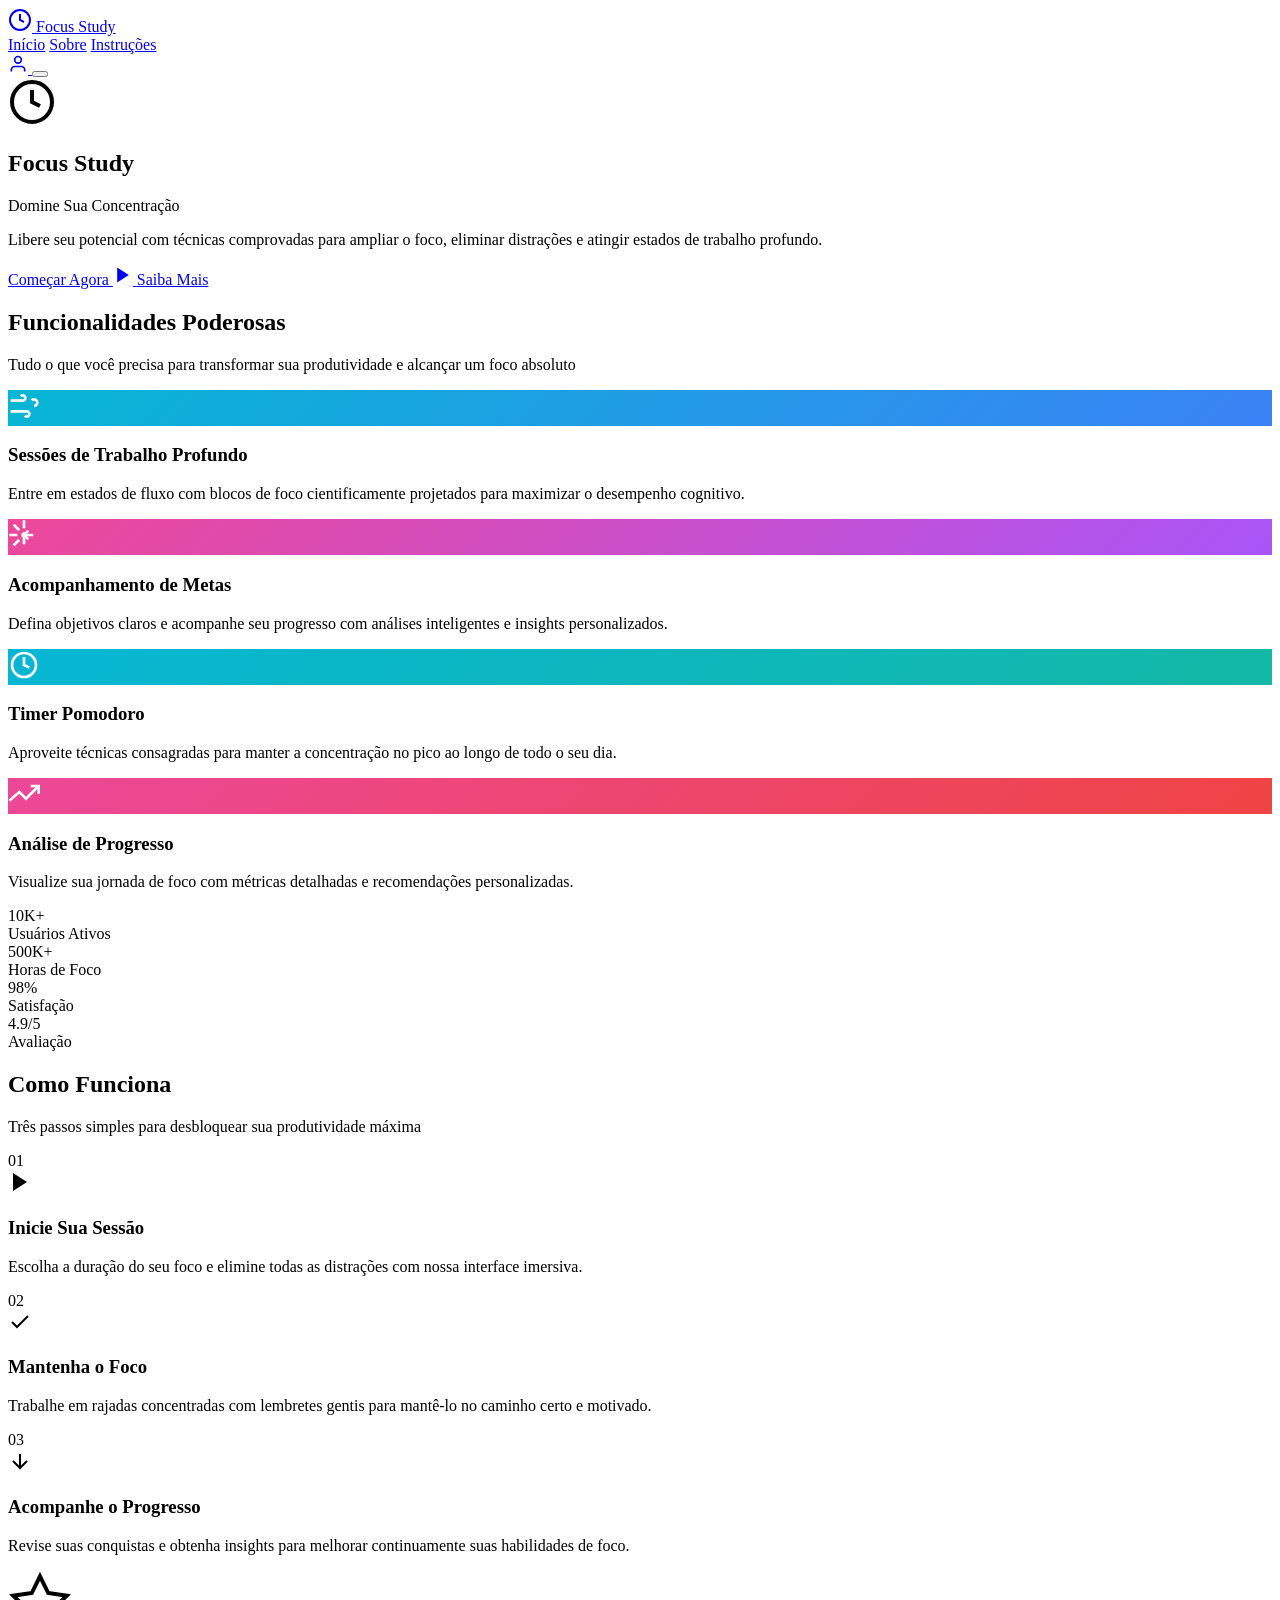
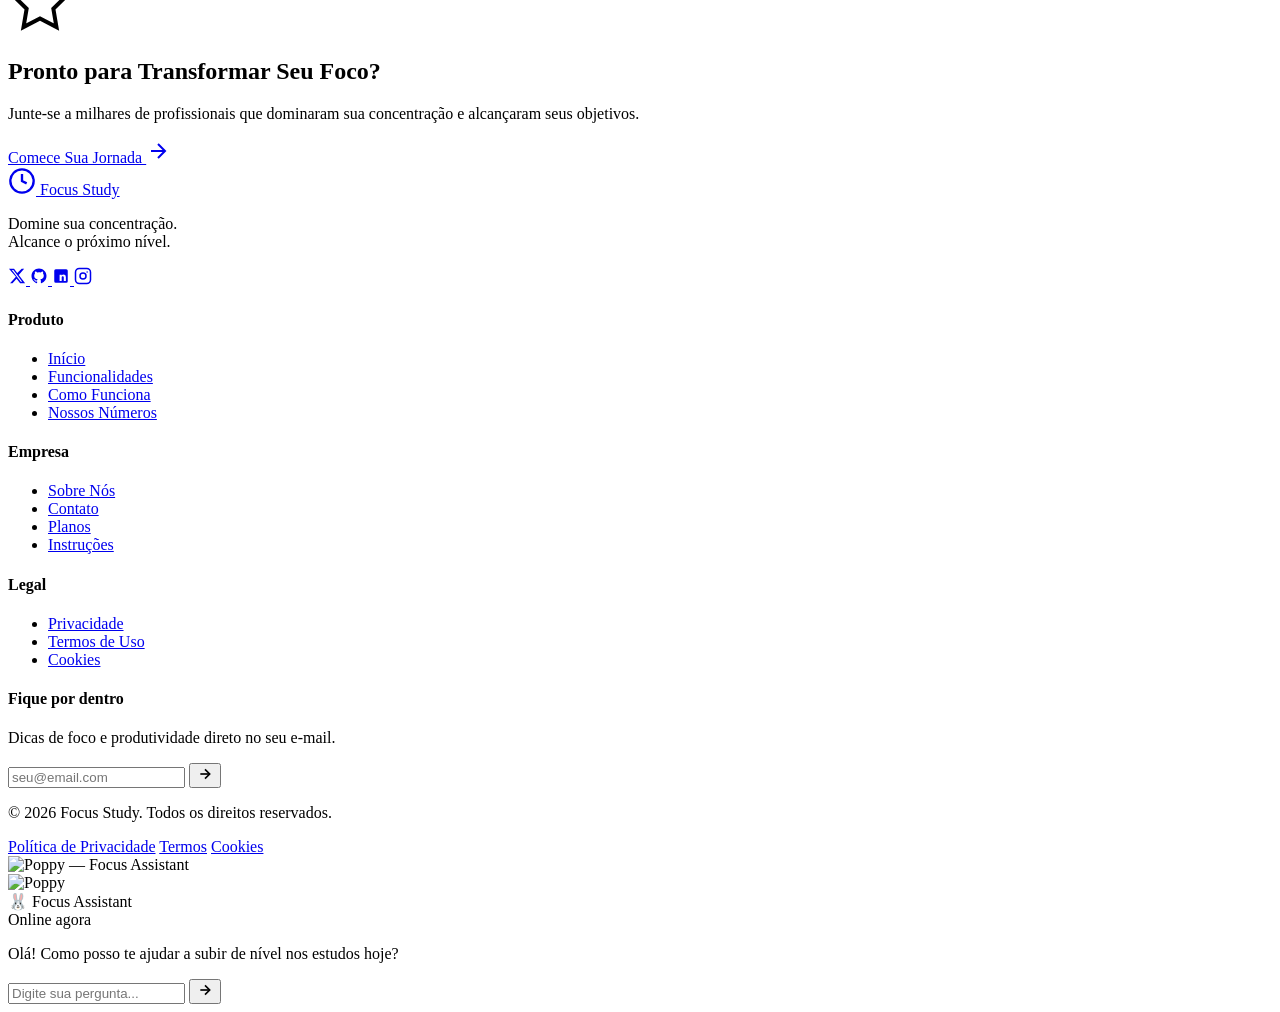
==== index.html @ 8d21a1ee "correção visual de planos e codigo" ====
<!doctype html>
<html lang="pt-BR">

<head>
  <meta charset="UTF-8" />
  <meta name="viewport" content="width=device-width, initial-scale=1.0" />
  <title>Focus Study - Domine Sua Concentração</title>

  <link rel="stylesheet" href="Pages/css/styles.css" />
  <link rel="icon" type="image/png" href="Pages/images/poppy.png">
</head>

<body>

  <header class="header">
    <div class="container header-inner">
      <a href="index.html" class="logo">
        <svg class="icon" width="24" height="24" viewBox="0 0 24 24" fill="none" stroke="currentColor" stroke-width="2">
          <circle cx="12" cy="12" r="10"></circle>
          <polyline points="12 6 12 12 16 14"></polyline>
        </svg>
        <span>Focus Study</span>
      </a>

      <nav class="nav">
        <a href="index.html" class="nav-link active">Início</a>
        <a href="Pages/sobre.html" class="nav-link">Sobre</a>
        <a href="Pages/instrucoes.html" class="nav-link">Instruções</a>
      </nav>

      <div class="header-actions">
        <a href="Pages/login.html" class="btn-user" aria-label="Minha conta">
          <svg width="20" height="20" viewBox="0 0 24 24" fill="none" stroke="currentColor" stroke-width="2">
            <path d="M20 21v-2a4 4 0 0 0-4-4H8a4 4 0 0 0-4 4v2"></path>
            <circle cx="12" cy="7" r="4"></circle>
          </svg>
        </a>

        <button class="nav-toggle" aria-label="Menu" aria-expanded="false">
          <span></span><span></span><span></span>
        </button>
      </div>
    </div>
  </header>

  <!-- HERO -->
  <section id="hero" class="hero">
    <div class="hero-background">
      <div class="gradient-blob blob-1"></div>
      <div class="gradient-blob blob-2"></div>
    </div>

    <div class="hero-content">
      <div class="logo-large">
        <svg width="48" height="48" viewBox="0 0 24 24" fill="none" stroke="currentColor" stroke-width="2">
          <circle cx="12" cy="12" r="10"></circle>
          <polyline points="12 6 12 12 16 14"></polyline>
        </svg>
        <h1 class="gradient-text">Focus Study</h1>
      </div>

      <p class="subtitle">Domine Sua Concentração</p>
      <p class="description">
        Libere seu potencial com técnicas comprovadas para ampliar o foco,
        eliminar distrações e atingir estados de trabalho profundo.
      </p>

      <div class="button-group">
        <a href="Pages/cadastro.html" class="btn btn-primary">
          Começar Agora
          <svg width="20" height="20" viewBox="0 0 24 24" fill="currentColor">
            <polygon points="5 3 19 12 5 21 5 3"></polygon>
          </svg>
        </a>

        <a href="Pages/sobre.html" class="btn btn-secondary">Saiba Mais</a>
      </div>
    </div>

    <div class="scroll-indicator">
      <div class="scroll-wheel"></div>
    </div>
  </section>

  <!-- FUNCIONALIDADES -->
  <section id="funcionalidades" class="features">
    <div class="container">
      <div class="section-header">
        <h2 class="section-title">Funcionalidades Poderosas</h2>
        <p class="section-description">Tudo o que você precisa para transformar sua produtividade e alcançar um foco
          absoluto</p>
      </div>

      <div class="features-grid">
        <div class="feature-card" data-feature="0">
          <div class="feature-icon" style="background: linear-gradient(135deg, #06b6d4, #3b82f6);">
            <svg width="32" height="32" viewBox="0 0 24 24" fill="none" stroke="white" stroke-width="2">
              <path d="M9.59 4.59A2 2 0 1 1 11 8H2m10.59 11.41A2 2 0 1 0 14 16H2m15.73-8.27A2.5 2.5 0 1 1 19.5 12">
              </path>
            </svg>
          </div>
          <h3>Sessões de Trabalho Profundo</h3>
          <p>Entre em estados de fluxo com blocos de foco cientificamente projetados para maximizar o desempenho
            cognitivo.</p>
        </div>

        <div class="feature-card" data-feature="1">
          <div class="feature-icon" style="background: linear-gradient(135deg, #ec4899, #a855f7);">
            <svg width="32" height="32" viewBox="0 0 24 24" fill="none" stroke="white" stroke-width="2">
              <circle cx="12" cy="12" r="1"></circle>
              <path d="M12 1v6m0 6v6"></path>
              <path d="M4.22 4.22l4.24 4.24m2.54 2.54l4.24 4.24"></path>
              <path d="M1 12h6m6 0h6"></path>
              <path d="M4.22 19.78l4.24-4.24m2.54-2.54l4.24-4.24"></path>
            </svg>
          </div>
          <h3>Acompanhamento de Metas</h3>
          <p>Defina objetivos claros e acompanhe seu progresso com análises inteligentes e insights personalizados.</p>
        </div>

        <div class="feature-card" data-feature="2">
          <div class="feature-icon" style="background: linear-gradient(135deg, #06b6d4, #14b8a6);">
            <svg width="32" height="32" viewBox="0 0 24 24" fill="none" stroke="white" stroke-width="2">
              <circle cx="12" cy="12" r="9"></circle>
              <polyline points="12 6 12 12 16 14"></polyline>
            </svg>
          </div>
          <h3>Timer Pomodoro</h3>
          <p>Aproveite técnicas consagradas para manter a concentração no pico ao longo de todo o seu dia.</p>
        </div>

        <div class="feature-card" data-feature="3">
          <div class="feature-icon" style="background: linear-gradient(135deg, #ec4899, #ef4444);">
            <svg width="32" height="32" viewBox="0 0 24 24" fill="none" stroke="white" stroke-width="2">
              <polyline points="23 6 13.5 15.5 8.5 10.5 1 17"></polyline>
              <polyline points="17 6 23 6 23 12"></polyline>
            </svg>
          </div>
          <h3>Análise de Progresso</h3>
          <p>Visualize sua jornada de foco com métricas detalhadas e recomendações personalizadas.</p>
        </div>
      </div>
    </div>
  </section>

  <section id="numeros" class="stats">
    <div class="container">
      <div class="stats-grid">
        <div class="stat-item" data-stat="0">
          <div class="stat-number">10K+</div>
          <div class="stat-label">Usuários Ativos</div>
        </div>
        <div class="stat-item" data-stat="1">
          <div class="stat-number">500K+</div>
          <div class="stat-label">Horas de Foco</div>
        </div>
        <div class="stat-item" data-stat="2">
          <div class="stat-number">98%</div>
          <div class="stat-label">Satisfação</div>
        </div>
        <div class="stat-item" data-stat="3">
          <div class="stat-number">4.9/5</div>
          <div class="stat-label">Avaliação</div>
        </div>
      </div>
    </div>
  </section>

  <section id="como-funciona" class="how-it-works">
    <div class="how-it-works-bg"></div>

    <div class="container">
      <div class="section-header">
        <h2 class="section-title">Como Funciona</h2>
        <p class="section-description">Três passos simples para desbloquear sua produtividade máxima</p>
      </div>

      <div class="steps-container">
        <div class="step-card" data-step="0">
          <div class="step-number">01</div>
          <div class="step-content">
            <div class="step-icon">
              <svg width="24" height="24" viewBox="0 0 24 24" fill="currentColor">
                <polygon points="5 3 19 12 5 21 5 3"></polygon>
              </svg>
            </div>
            <h3>Inicie Sua Sessão</h3>
            <p>Escolha a duração do seu foco e elimine todas as distrações com nossa interface imersiva.</p>
          </div>
        </div>

        <div class="step-card" data-step="1">
          <div class="step-number">02</div>
          <div class="step-content">
            <div class="step-icon">
              <svg width="24" height="24" viewBox="0 0 24 24" fill="none" stroke="currentColor" stroke-width="2">
                <polyline points="20 6 9 17 4 12"></polyline>
              </svg>
            </div>
            <h3>Mantenha o Foco</h3>
            <p>Trabalhe em rajadas concentradas com lembretes gentis para mantê-lo no caminho certo e motivado.</p>
          </div>
        </div>

        <div class="step-card" data-step="2">
          <div class="step-number">03</div>
          <div class="step-content">
            <div class="step-icon">
              <svg width="24" height="24" viewBox="0 0 24 24" fill="none" stroke="currentColor" stroke-width="2">
                <line x1="12" y1="5" x2="12" y2="19"></line>
                <polyline points="19 12 12 19 5 12"></polyline>
              </svg>
            </div>
            <h3>Acompanhe o Progresso</h3>
            <p>Revise suas conquistas e obtenha insights para melhorar continuamente suas habilidades de foco.</p>
          </div>
        </div>
      </div>
    </div>
  </section>

  <section id="cta" class="cta">
    <div class="cta-card">
      <svg class="cta-icon" width="64" height="64" viewBox="0 0 24 24" fill="none" stroke="currentColor"
        stroke-width="1.5">
        <polygon
          points="12 2 15.09 8.26 22 9.27 17 14.14 18.18 21.02 12 17.77 5.82 21.02 7 14.14 2 9.27 8.91 8.26 12 2">
        </polygon>
      </svg>

      <h2 class="cta-title">Pronto para Transformar Seu Foco?</h2>
      <p class="cta-description">Junte-se a milhares de profissionais que dominaram sua concentração e alcançaram seus
        objetivos.</p>

      <a href="Pages/cadastro.html" class="btn btn-primary btn-large">
        Comece Sua Jornada
        <svg width="24" height="24" viewBox="0 0 24 24" fill="none" stroke="currentColor" stroke-width="2">
          <line x1="5" y1="12" x2="19" y2="12"></line>
          <polyline points="12 5 19 12 12 19"></polyline>
        </svg>
      </a>
    </div>
  </section>

  <!-- ── Footer ── -->
  <footer class="footer">
    <div class="footer-glow"></div>

    <div class="container">

      <!-- TOPO DO FOOTER -->
      <div class="footer-top">

        <!-- MARCA -->
        <div class="footer-brand">
          <a href="index.html" class="footer-logo">
            <svg class="icon" width="28" height="28" viewBox="0 0 24 24" fill="none" stroke="currentColor"
              stroke-width="2">
              <circle cx="12" cy="12" r="10"></circle>
              <polyline points="12 6 12 12 16 14"></polyline>
            </svg>
            <span>Focus Study</span>
          </a>
          <p class="footer-tagline">
            Domine sua concentração.<br>Alcance o próximo nível.
          </p>
          <div class="footer-socials">
            <a href="#" class="social-link" title="Twitter/X" aria-label="Twitter">
              <svg width="18" height="18" viewBox="0 0 24 24" fill="currentColor">
                <path
                  d="M18.244 2.25h3.308l-7.227 8.26 8.502 11.24H16.17l-4.714-6.231-5.401 6.231H2.744l7.737-8.835L1.254 2.25H8.08l4.266 5.64 5.898-5.64Zm-1.161 17.52h1.833L7.084 4.126H5.117z" />
              </svg>
            </a>
            <a href="#" class="social-link" title="GitHub" aria-label="GitHub">
              <svg width="18" height="18" viewBox="0 0 24 24" fill="currentColor">
                <path
                  d="M12 2C6.477 2 2 6.484 2 12.017c0 4.425 2.865 8.18 6.839 9.504.5.092.682-.217.682-.483 0-.237-.008-.868-.013-1.703-2.782.605-3.369-1.343-3.369-1.343-.454-1.158-1.11-1.466-1.11-1.466-.908-.62.069-.608.069-.608 1.003.07 1.531 1.032 1.531 1.032.892 1.53 2.341 1.088 2.91.832.092-.647.35-1.088.636-1.338-2.22-.253-4.555-1.113-4.555-4.951 0-1.093.39-1.988 1.029-2.688-.103-.253-.446-1.272.098-2.65 0 0 .84-.27 2.75 1.026A9.564 9.564 0 0112 6.844c.85.004 1.705.115 2.504.337 1.909-1.296 2.747-1.027 2.747-1.027.546 1.379.202 2.398.1 2.651.64.7 1.028 1.595 1.028 2.688 0 3.848-2.339 4.695-4.566 4.943.359.309.678.92.678 1.855 0 1.338-.012 2.419-.012 2.747 0 .268.18.58.688.482A10.019 10.019 0 0022 12.017C22 6.484 17.522 2 12 2z" />
              </svg>
            </a>
            <a href="#" class="social-link" title="LinkedIn" aria-label="LinkedIn">
              <svg width="18" height="18" viewBox="0 0 24 24" fill="currentColor">
                <path
                  d="M19 3a2 2 0 012 2v14a2 2 0 01-2 2H5a2 2 0 01-2-2V5a2 2 0 012-2h14m-.5 15.5v-5.3a3.26 3.26 0 00-3.26-3.26c-.85 0-1.84.52-2.32 1.39v-1.11h-2.79v8.37h2.79v-4.93c0-.77.62-1.4 1.39-1.4a1.4 1.4 0 011.4 1.4v4.93h2.79M7 8a1.5 1.5 0 110-3 1.5 1.5 0 010 3z" />
              </svg>
            </a>
            <a href="#" class="social-link" title="Instagram" aria-label="Instagram">
              <svg width="18" height="18" viewBox="0 0 24 24" fill="none" stroke="currentColor" stroke-width="2"
                stroke-linecap="round">
                <rect x="2" y="2" width="20" height="20" rx="5" ry="5" />
                <circle cx="12" cy="12" r="4" />
                <circle cx="17.5" cy="6.5" r="1" fill="currentColor" stroke="none" />
              </svg>
            </a>
          </div>
        </div>

        <!-- NAVEGAÇÃO -->
        <div class="footer-nav-group">
          <h4 class="footer-heading">Produto</h4>
          <ul class="footer-links">
            <li><a href="index.html">Início</a></li>
            <li><a href="index.html#funcionalidades">Funcionalidades</a></li>
            <li><a href="index.html#como-funciona">Como Funciona</a></li>
            <li><a href="index.html#numeros">Nossos Números</a></li>
          </ul>
        </div>

        <div class="footer-nav-group">
          <h4 class="footer-heading">Empresa</h4>
          <ul class="footer-links">
            <li><a href="Pages/sobre.html">Sobre Nós</a></li>
            <li><a href="Pages/contato.html">Contato</a></li>
            <li><a href="Pages/planos.html">Planos</a></li>
            <li><a href="Pages/instrucoes.html">Instruções</a></li>
          </ul>
        </div>

        <div class="footer-nav-group">
          <h4 class="footer-heading">Legal</h4>
          <ul class="footer-links">
            <li><a href="Pages/privacidade.html">Privacidade</a></li>
            <li><a href="Pages/termos.html">Termos de Uso</a></li>
            <li><a href="Pages/cookies.html">Cookies</a></li>
          </ul>
        </div>

        <!-- NEWSLETTER -->
        <div class="footer-newsletter">
          <h4 class="footer-heading">Fique por dentro</h4>
          <p>Dicas de foco e produtividade direto no seu e-mail.</p>
          <form class="newsletter-form" onsubmit="return false;">
            <input type="email" placeholder="seu@email.com" aria-label="E-mail para newsletter" />
            <button type="submit" aria-label="Inscrever">
              <svg width="16" height="16" viewBox="0 0 24 24" fill="none" stroke="currentColor" stroke-width="2.5">
                <line x1="5" y1="12" x2="19" y2="12" />
                <polyline points="12 5 19 12 12 19" />
              </svg>
            </button>
          </form>
        </div>

      </div><!-- /footer-top -->

      <!-- DIVISOR -->
      <div class="footer-divider"></div>

      <!-- RODAPÉ INFERIOR -->
      <div class="footer-bottom">
        <p>&copy; 2026 Focus Study. Todos os direitos reservados.</p>
        <div class="footer-bottom-links">
          <a href="Pages/privacidade.html">Política de Privacidade</a>
          <a href="Pages/termos.html">Termos</a>
          <a href="Pages/cookies.html">Cookies</a>
        </div>
      </div>

    </div>
  </footer>

  <!-- SCRIPTS -->
  <script src="Pages/js/script.js"></script>
  <script src="Pages/js/script_ia.js"></script>


  <!-- WIDGET -->
  <div class="chat-button" onclick="toggleChat()" title="Falar com a Focus Assistant">
    <img src="Pages/images/poppy.png" alt="Poppy — Focus Assistant" />
  </div>

  <div class="chat-box" id="chatBox">
    <div class="chat-header">
      <img src="Pages/images/poppy.png" alt="Poppy" class="chat-header-avatar" />
      <div class="chat-header-info">
        <div class="chat-header-name">🐰 Focus Assistant</div>
        <div class="chat-header-status">Online agora</div>
      </div>
    </div>

    <div class="chat-messages" id="messages">
      <p class="msg-assistant">
        Olá! Como posso te ajudar a subir de nível nos estudos hoje?
      </p>
    </div>

    <div class="chat-input">
      <input id="input" placeholder="Digite sua pergunta..." autocomplete="off" />
      <button onclick="sendMessage()" aria-label="Enviar">
        <svg width="16" height="16" viewBox="0 0 24 24" fill="none" stroke="currentColor" stroke-width="2.5">
          <line x1="5" y1="12" x2="19" y2="12"></line>
          <polyline points="12 5 19 12 12 19"></polyline>
        </svg>
      </button>
    </div>
  </div>



</body>

</html>
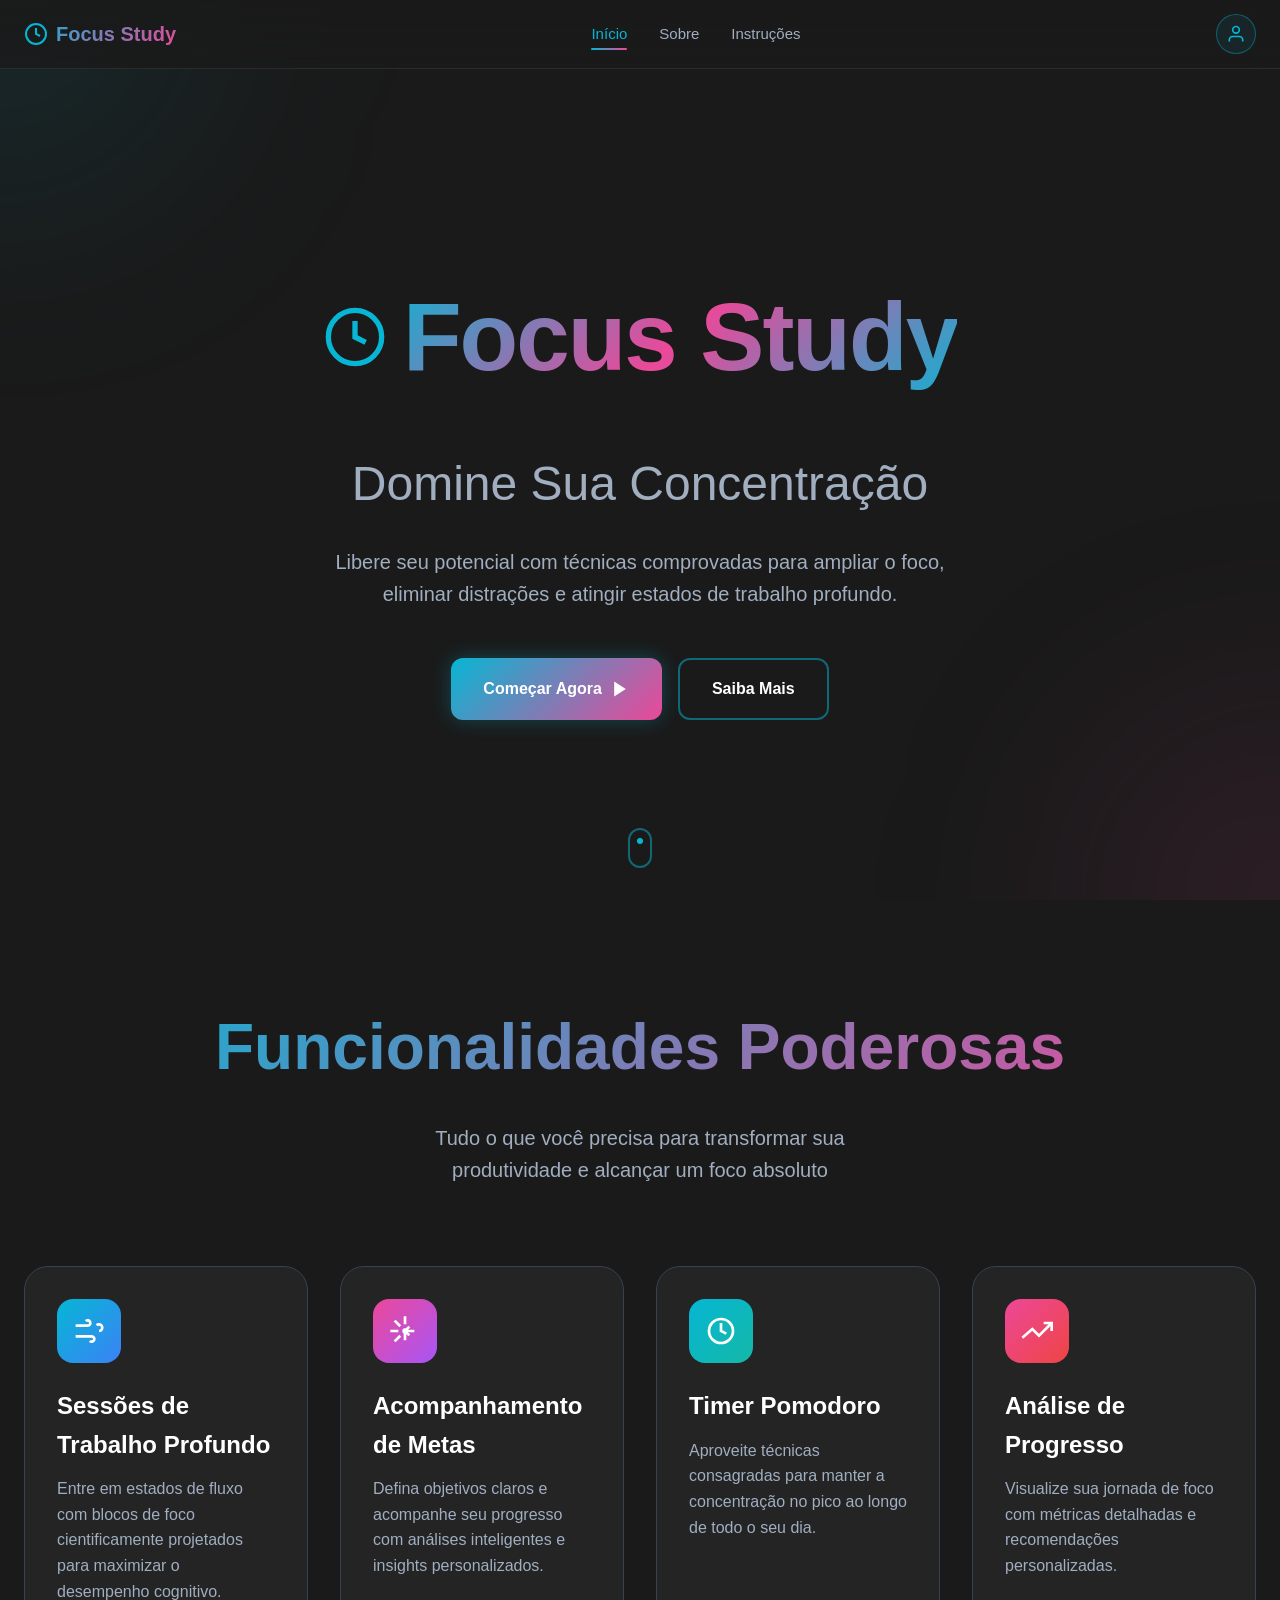
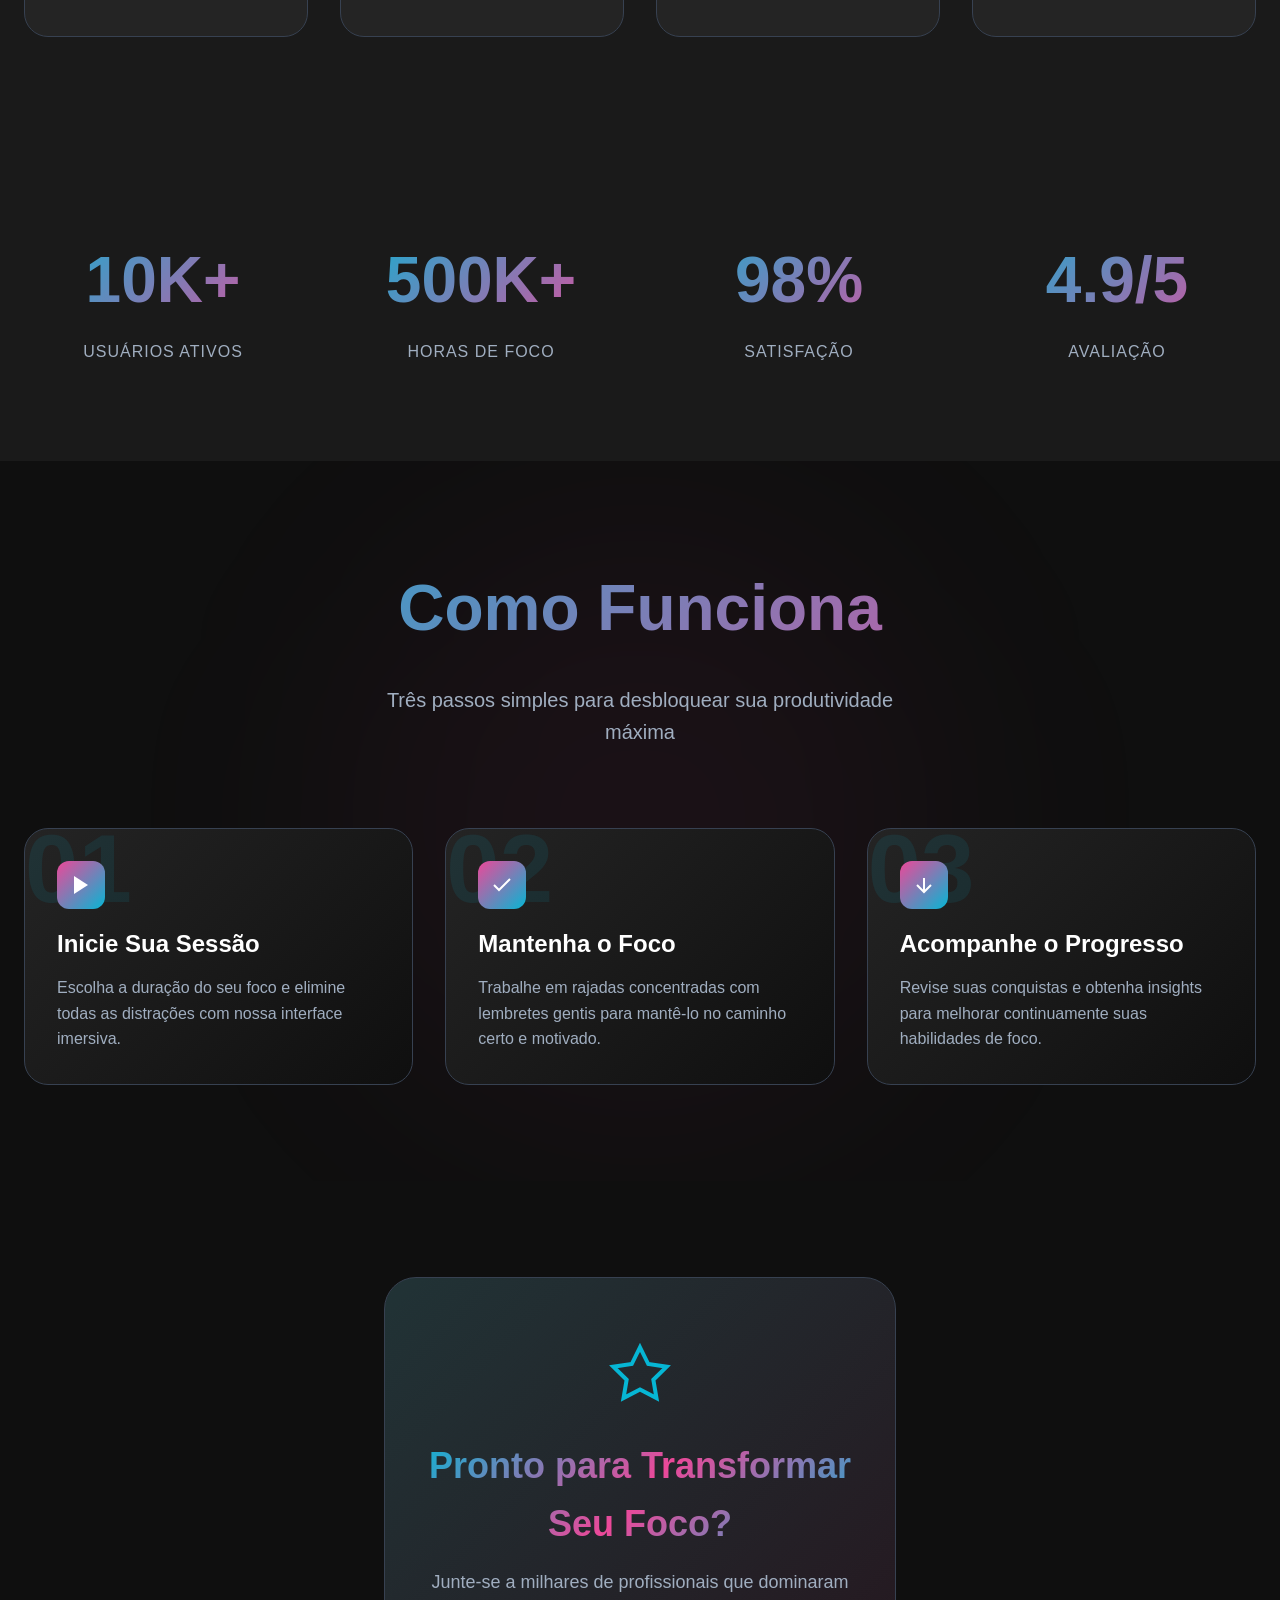
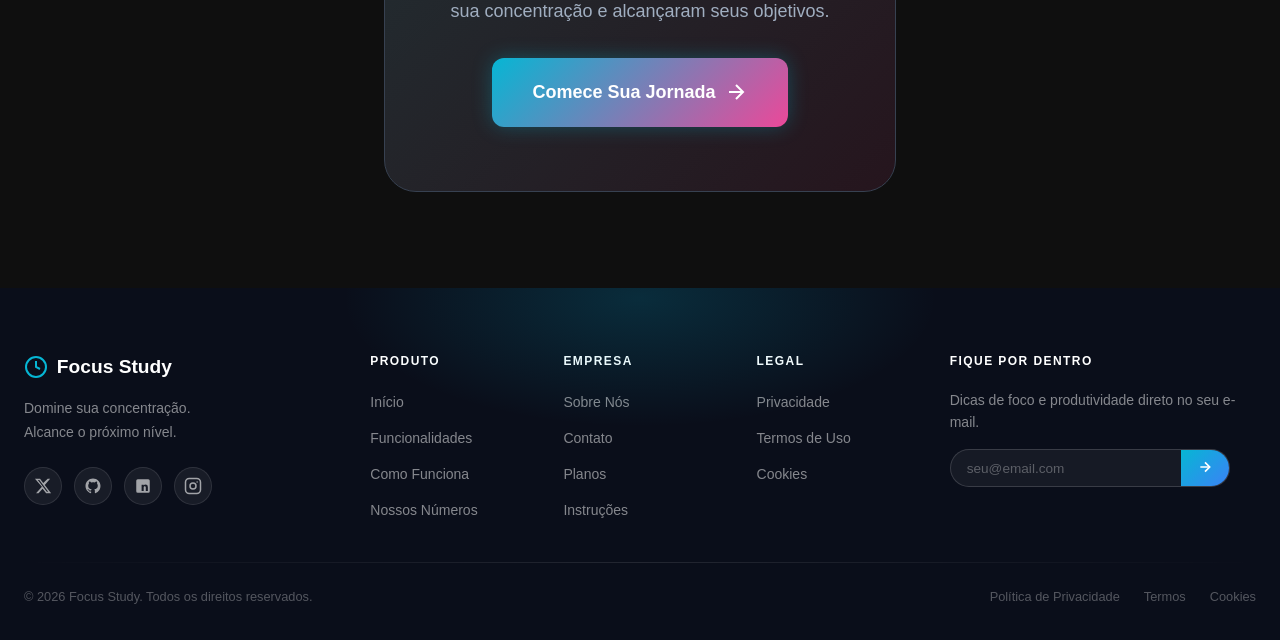
==== commit 5f0e9ea0: "correção de UX" ====
--- a/index.html
+++ b/index.html
@@ -359,40 +359,6 @@
 
   <!-- SCRIPTS -->
   <script src="Pages/js/script.js"></script>
-  <script src="Pages/js/script_ia.js"></script>
-
-
-  <!-- WIDGET -->
-  <div class="chat-button" onclick="toggleChat()" title="Falar com a Focus Assistant">
-    <img src="Pages/images/poppy.png" alt="Poppy — Focus Assistant" />
-  </div>
-
-  <div class="chat-box" id="chatBox">
-    <div class="chat-header">
-      <img src="Pages/images/poppy.png" alt="Poppy" class="chat-header-avatar" />
-      <div class="chat-header-info">
-        <div class="chat-header-name">🐰 Focus Assistant</div>
-        <div class="chat-header-status">Online agora</div>
-      </div>
-    </div>
-
-    <div class="chat-messages" id="messages">
-      <p class="msg-assistant">
-        Olá! Como posso te ajudar a subir de nível nos estudos hoje?
-      </p>
-    </div>
-
-    <div class="chat-input">
-      <input id="input" placeholder="Digite sua pergunta..." autocomplete="off" />
-      <button onclick="sendMessage()" aria-label="Enviar">
-        <svg width="16" height="16" viewBox="0 0 24 24" fill="none" stroke="currentColor" stroke-width="2.5">
-          <line x1="5" y1="12" x2="19" y2="12"></line>
-          <polyline points="12 5 19 12 12 19"></polyline>
-        </svg>
-      </button>
-    </div>
-  </div>
-
 
 
 </body>
--- a/Pages/css/styles.css
+++ b/Pages/css/styles.css
@@ -0,0 +1,1287 @@
+* {
+  margin: 0;
+  padding: 0;
+  box-sizing: border-box;
+}
+a {
+  text-decoration: none;
+  color: inherit; 
+}
+header {
+  /* ... seus estilos atuais ... */
+  transition: transform 0.4s cubic-bezier(0.4, 0, 0.2, 1), background 0.3s;
+}
+
+/* Classe que o JS vai aplicar quando você descer a página */
+header.header-hidden {
+  transform: translateY(-100%);
+}
+
+/* Opcional: dar um tapa no visual quando não estiver no topo */
+header.header-scrolled {
+  background: rgba(26, 26, 26, 0.98);
+  box-shadow: 0 10px 30px rgba(0, 0, 0, 0.5);
+  padding: 10px 0; /* Dá uma encolhida sutil */
+}
+:root {
+  --primary: #1a1a1a;
+  --secondary: #242424;
+  --tertiary: #0f0f0f;
+  --cyan: #06b6d4;
+  --pink: #ec4899;
+  --text: #ffffff;
+  --text-muted: #a0aec0;
+  --border: #374151;
+  --transition: all 0.3s cubic-bezier(0.4, 0, 0.2, 1);
+}
+
+html {
+  scroll-behavior: smooth;
+}
+
+body {
+  font-family: -apple-system, BlinkMacSystemFont, 'Segoe UI', 'Roboto', 'Oxygen',
+    'Ubuntu', 'Cantarell', 'Fira Sans', 'Droid Sans', 'Helvetica Neue', sans-serif;
+  background: var(--primary);
+  color: var(--text);
+  line-height: 1.6;
+  overflow-x: hidden;
+}
+
+.container {
+  max-width: 1280px;
+  margin: 0 auto;
+  padding: 0 24px;
+}
+
+/* ── Keyframes ── */
+
+@keyframes fade-in {
+  from { opacity: 0; transform: translateY(20px); }
+  to   { opacity: 1; transform: translateY(0); }
+}
+
+@keyframes fade-in-left {
+  from { opacity: 0; transform: translateX(-20px); }
+  to   { opacity: 1; transform: translateX(0); }
+}
+
+@keyframes fade-in-right {
+  from { opacity: 0; transform: translateX(20px); }
+  to   { opacity: 1; transform: translateX(0); }
+}
+
+@keyframes scale-in {
+  from { opacity: 0; transform: scale(0.9); }
+  to   { opacity: 1; transform: scale(1); }
+}
+
+@keyframes pulse {
+  0%, 100% { opacity: 1; }
+  50%       { opacity: 0.5; }
+}
+
+@keyframes bounce {
+  0%, 100% { transform: translateY(0); }
+  50%       { transform: translateY(-12px); }
+}
+
+@keyframes float {
+  0%, 100% { transform: translateY(0); }
+  50%       { transform: translateY(20px); }
+}
+
+@keyframes ripple {
+  to { transform: scale(4); opacity: 0; }
+}
+
+.animate-fade-in       { animation: fade-in 0.8s ease-out forwards; }
+.animate-fade-in-left  { animation: fade-in-left 0.8s ease-out forwards; }
+.animate-fade-in-right { animation: fade-in-right 0.8s ease-out forwards; }
+.animate-scale-in      { animation: scale-in 0.6s ease-out forwards; }
+
+/* ── Header ── */
+
+header {
+  position: fixed;
+  top: 0;
+  left: 0;
+  right: 0;
+  z-index: 100;
+  background: linear-gradient(180deg, rgba(26,26,26,0.95) 0%, rgba(26,26,26,0.8) 100%);
+  backdrop-filter: blur(12px);
+  border-bottom: 1px solid rgba(255,255,255,0.08);
+  padding: 14px 0;
+}
+
+.header-inner {
+  display: flex;
+  align-items: center;
+  justify-content: space-between;
+  gap: 24px;
+}
+
+.logo {
+  display: flex;
+  align-items: center;
+  gap: 8px;
+  font-size: 20px;
+  font-weight: 700;
+  background: linear-gradient(135deg, var(--cyan), var(--pink));
+  -webkit-background-clip: text;
+  -webkit-text-fill-color: transparent;
+  background-clip: text;
+  cursor: pointer;
+  text-decoration: none;
+  flex-shrink: 0;
+}
+
+.icon {
+  color: var(--cyan);
+  width: 24px;
+  height: 24px;
+  flex-shrink: 0;
+}
+
+/* ── Nav ── */
+
+.nav {
+  display: flex;
+  align-items: center;
+  gap: 4px;
+}
+
+.nav-link {
+  color: var(--text-muted);
+  text-decoration: none;
+  font-size: 15px;
+  font-weight: 500;
+  padding: 8px 14px;
+  border-radius: 8px;
+  transition: var(--transition);
+  position: relative;
+  white-space: nowrap;
+}
+
+.nav-link::after {
+  content: '';
+  position: absolute;
+  bottom: 4px;
+  left: 14px;
+  right: 14px;
+  height: 2px;
+  background: linear-gradient(90deg, var(--cyan), var(--pink));
+  border-radius: 2px;
+  transform: scaleX(0);
+  transform-origin: left;
+  transition: transform 0.25s ease;
+}
+
+.nav-link:hover {
+  color: var(--text);
+  background: rgba(255,255,255,0.05);
+}
+
+.nav-link.active {
+  color: var(--cyan);
+}
+
+.nav-link.active::after,
+.nav-link:hover::after {
+  transform: scaleX(1);
+}
+
+/* ── Header actions ── */
+
+.header-actions {
+  display: flex;
+  align-items: center;
+  gap: 10px;
+  flex-shrink: 0;
+}
+
+.btn-user {
+  width: 40px;
+  height: 40px;
+  border-radius: 50%;
+  border: 1.5px solid rgba(6,182,212,0.4);
+  background: rgba(6,182,212,0.08);
+  color: var(--cyan);
+  display: flex;
+  align-items: center;
+  justify-content: center;
+  cursor: pointer;
+  transition: var(--transition);
+}
+
+.btn-user:hover {
+  background: rgba(6,182,212,0.18);
+  border-color: var(--cyan);
+  box-shadow: 0 0 14px rgba(6,182,212,0.3);
+  transform: scale(1.08);
+}
+
+/* ── Mobile hamburger ── */
+
+.nav-toggle {
+  display: none;
+  flex-direction: column;
+  justify-content: center;
+  gap: 5px;
+  width: 36px;
+  height: 36px;
+  padding: 6px;
+  background: transparent;
+  border: none;
+  cursor: pointer;
+}
+
+.nav-toggle span {
+  display: block;
+  height: 2px;
+  background: var(--text-muted);
+  border-radius: 2px;
+  transition: var(--transition);
+  transform-origin: center;
+}
+
+.nav-toggle.open span:nth-child(1) { transform: translateY(7px) rotate(45deg); }
+.nav-toggle.open span:nth-child(2) { opacity: 0; transform: scaleX(0); }
+.nav-toggle.open span:nth-child(3) { transform: translateY(-7px) rotate(-45deg); }
+
+/* ── Hero ── */
+
+.hero {
+  min-height: 100vh;
+  display: flex;
+  align-items: center;
+  justify-content: center;
+  position: relative;
+  overflow: hidden;
+  background: var(--primary);
+  padding-top: 80px;
+}
+
+.hero-background {
+  position: absolute;
+  inset: 0;
+  z-index: 0;
+}
+
+.gradient-blob {
+  position: absolute;
+  border-radius: 50%;
+  filter: blur(120px);
+  animation: pulse 4s ease-in-out infinite;
+}
+
+.blob-1 {
+  width: 384px;
+  height: 384px;
+  background: rgba(6,182,212,0.1);
+  top: -192px;
+  left: -192px;
+  animation-delay: 0s;
+}
+
+.blob-2 {
+  width: 384px;
+  height: 384px;
+  background: rgba(236,72,153,0.1);
+  bottom: -192px;
+  right: -192px;
+  animation-delay: 1s;
+}
+
+.hero-content {
+  position: relative;
+  z-index: 10;
+  text-align: center;
+  max-width: 896px;
+  padding: 0 24px;
+}
+
+.logo-large {
+  display: flex;
+  align-items: center;
+  justify-content: center;
+  gap: 16px;
+  margin-bottom: 32px;
+  animation: fade-in 0.8s ease-out;
+}
+
+.logo-large h1 {
+  font-size: clamp(48px, 8vw, 96px);
+  font-weight: 900;
+  letter-spacing: -2px;
+  background: linear-gradient(135deg, var(--cyan), var(--pink), var(--cyan));
+  -webkit-background-clip: text;
+  -webkit-text-fill-color: transparent;
+  background-clip: text;
+}
+
+.logo-large svg {
+  color: var(--cyan);
+  width: 64px;
+  height: 64px;
+  animation: float 3s ease-in-out infinite;
+}
+
+.gradient-text {
+  background: linear-gradient(135deg, var(--cyan), var(--pink), var(--cyan));
+  -webkit-background-clip: text;
+  -webkit-text-fill-color: transparent;
+  background-clip: text;
+}
+
+.subtitle {
+  font-size: clamp(24px, 5vw, 48px);
+  color: var(--text-muted);
+  margin-bottom: 24px;
+  animation: fade-in 0.8s ease-out 0.2s backwards;
+}
+
+.description {
+  font-size: clamp(16px, 2vw, 20px);
+  color: var(--text-muted);
+  margin-bottom: 48px;
+  max-width: 640px;
+  margin-left: auto;
+  margin-right: auto;
+  animation: fade-in 0.8s ease-out 0.4s backwards;
+}
+
+.button-group {
+  display: flex;
+  flex-wrap: wrap;
+  gap: 16px;
+  justify-content: center;
+  animation: fade-in 0.8s ease-out 0.6s backwards;
+}
+
+/* ── Buttons ── */
+
+.btn {
+  padding: 16px 32px;
+  border: none;
+  border-radius: 12px;
+  font-size: 16px;
+  font-weight: 600;
+  cursor: pointer;
+  transition: var(--transition);
+  display: inline-flex;
+  align-items: center;
+  gap: 8px;
+  position: relative;
+  overflow: hidden;
+}
+
+.btn-primary {
+  background: linear-gradient(135deg, var(--cyan), var(--pink));
+  color: var(--text);
+  box-shadow: 0 0 20px rgba(6,182,212,0.3);
+}
+
+.btn-primary:hover {
+  transform: scale(1.05);
+  box-shadow: 0 0 40px rgba(6,182,212,0.5);
+}
+
+.btn-primary:active { transform: scale(0.98); }
+
+.btn-secondary {
+  border: 2px solid rgba(6,182,212,0.5);
+  color: var(--text);
+  background: transparent;
+}
+
+.btn-secondary:hover {
+  border-color: var(--cyan);
+  background: rgba(6,182,212,0.1);
+  box-shadow: 0 0 20px rgba(6,182,212,0.3);
+}
+
+.btn-large {
+  padding: 20px 40px;
+  font-size: 18px;
+}
+
+/* ── Scroll indicator ── */
+
+.scroll-indicator {
+  position: absolute;
+  bottom: 32px;
+  left: 50%;
+  transform: translateX(-50%);
+  animation: bounce 2s ease-in-out infinite;
+  transition: opacity 0.3s ease;
+}
+
+.scroll-wheel {
+  width: 24px;
+  height: 40px;
+  border: 2px solid rgba(6,182,212,0.5);
+  border-radius: 12px;
+  display: flex;
+  align-items: flex-start;
+  justify-content: center;
+  padding: 8px 0;
+}
+
+.scroll-wheel::after {
+  content: '';
+  width: 6px;
+  height: 6px;
+  background: var(--cyan);
+  border-radius: 50%;
+  animation: bounce 2s ease-in-out infinite;
+}
+
+/* ── Features ── */
+
+.features {
+  background: var(--primary);
+  padding: 96px 0;
+  position: relative;
+}
+
+.section-header {
+  text-align: center;
+  margin-bottom: 80px;
+}
+
+.section-title {
+  font-size: clamp(36px, 6vw, 64px);
+  font-weight: 900;
+  margin-bottom: 24px;
+  background: linear-gradient(135deg, var(--cyan), var(--pink));
+  -webkit-background-clip: text;
+  -webkit-text-fill-color: transparent;
+  background-clip: text;
+}
+
+.section-description {
+  font-size: 20px;
+  color: var(--text-muted);
+  max-width: 512px;
+  margin: 0 auto;
+}
+
+.features-grid {
+  display: grid;
+  grid-template-columns: repeat(auto-fit, minmax(280px, 1fr));
+  gap: 32px;
+}
+
+.feature-card {
+  background: var(--secondary);
+  border: 1px solid var(--border);
+  border-radius: 24px;
+  padding: 32px;
+  transition: var(--transition);
+  opacity: 0;
+  transform: translateY(20px);
+  position: relative;
+  overflow: hidden;
+}
+
+.feature-card::before {
+  content: '';
+  position: absolute;
+  inset: 0;
+  background: linear-gradient(135deg, var(--cyan), var(--pink));
+  opacity: 0;
+  transition: var(--transition);
+  z-index: -1;
+}
+
+.feature-card:hover {
+  border-color: var(--cyan);
+  box-shadow: 0 0 30px rgba(6,182,212,0.2);
+  transform: translateY(-8px);
+}
+
+.feature-card:hover::before { opacity: 0.05; }
+
+.feature-icon {
+  width: 64px;
+  height: 64px;
+  border-radius: 16px;
+  display: flex;
+  align-items: center;
+  justify-content: center;
+  margin-bottom: 24px;
+  transition: var(--transition);
+  flex-shrink: 0;
+}
+
+.feature-card:hover .feature-icon { transform: scale(1.1); }
+
+.feature-card h3 {
+  font-size: 24px;
+  margin-bottom: 12px;
+  font-weight: 600;
+}
+
+.feature-card p {
+  color: var(--text-muted);
+  line-height: 1.6;
+}
+
+/* ── Stats ── */
+
+.stats {
+  background: var(--primary);
+  padding: 96px 0;
+}
+
+.stats-grid {
+  display: grid;
+  grid-template-columns: repeat(auto-fit, minmax(200px, 1fr));
+  gap: 40px;
+}
+
+.stat-item {
+  text-align: center;
+  opacity: 0;
+  transform: scale(0.9);
+}
+
+.stat-number {
+  font-size: clamp(36px, 8vw, 64px);
+  font-weight: 900;
+  background: linear-gradient(135deg, var(--cyan), var(--pink));
+  -webkit-background-clip: text;
+  -webkit-text-fill-color: transparent;
+  background-clip: text;
+  margin-bottom: 8px;
+}
+
+.stat-label {
+  font-size: 16px;
+  color: var(--text-muted);
+  text-transform: uppercase;
+  letter-spacing: 1px;
+}
+
+/* ── How it works ── */
+
+.how-it-works {
+  background: var(--tertiary);
+  padding: 96px 0;
+  position: relative;
+  overflow: hidden;
+}
+
+.how-it-works-bg {
+  position: absolute;
+  top: 50%;
+  left: 50%;
+  transform: translate(-50%, -50%);
+  width: 600px;
+  height: 600px;
+  background: rgba(236,72,153,0.05);
+  border-radius: 50%;
+  filter: blur(120px);
+}
+
+.steps-container {
+  display: grid;
+  grid-template-columns: repeat(auto-fit, minmax(280px, 1fr));
+  gap: 32px;
+  position: relative;
+  z-index: 10;
+}
+
+.step-card {
+  background: linear-gradient(135deg, var(--secondary), var(--tertiary));
+  border: 1px solid var(--border);
+  border-radius: 24px;
+  padding: 32px;
+  position: relative;
+  opacity: 0;
+  transition: var(--transition);
+}
+
+.step-card:hover {
+  border-color: var(--pink);
+  box-shadow: 0 0 30px rgba(236,72,153,0.2);
+}
+
+.step-number {
+  font-size: 96px;
+  font-weight: 900;
+  color: rgba(6,182,212,0.1);
+  position: absolute;
+  top: -8px;
+  left: 0;
+  line-height: 1;
+}
+
+.step-content { position: relative; }
+
+.step-icon {
+  width: 48px;
+  height: 48px;
+  border-radius: 12px;
+  background: linear-gradient(135deg, var(--pink), var(--cyan));
+  display: flex;
+  align-items: center;
+  justify-content: center;
+  margin-bottom: 16px;
+  color: var(--text);
+}
+
+.step-card h3 {
+  font-size: 24px;
+  margin-bottom: 12px;
+  font-weight: 600;
+}
+
+.step-card p {
+  color: var(--text-muted);
+  line-height: 1.6;
+}
+
+/* ── CTA ── */
+
+.cta {
+  background: var(--tertiary);
+  padding: 96px 24px;
+}
+
+.cta-card {
+  max-width: 512px;
+  margin: 0 auto;
+  background: linear-gradient(135deg, var(--secondary), var(--tertiary));
+  border: 1px solid var(--border);
+  border-radius: 32px;
+  padding: 64px 32px;
+  text-align: center;
+  position: relative;
+  overflow: hidden;
+  opacity: 0;
+  transform: translateY(20px);
+}
+
+.cta-card::before {
+  content: '';
+  position: absolute;
+  inset: 0;
+  background: linear-gradient(135deg, rgba(6,182,212,0.1), rgba(236,72,153,0.1));
+  pointer-events: none;
+}
+
+.cta-icon {
+  color: var(--cyan);
+  margin-bottom: 24px;
+  animation: pulse 2s ease-in-out infinite;
+  position: relative;
+  z-index: 1;
+}
+
+.cta-title {
+  font-size: 36px;
+  font-weight: 900;
+  margin-bottom: 16px;
+  background: linear-gradient(135deg, var(--cyan), var(--pink), var(--cyan));
+  -webkit-background-clip: text;
+  -webkit-text-fill-color: transparent;
+  background-clip: text;
+  position: relative;
+  z-index: 1;
+}
+
+.cta-description {
+  font-size: 18px;
+  color: var(--text-muted);
+  margin-bottom: 32px;
+  position: relative;
+  z-index: 1;
+}
+
+/* ---------- FOOTER ---------- */
+.footer {
+  position: relative;
+  background: #0a0e1a;
+  color: rgba(255,255,255,.65);
+  overflow: hidden;
+  padding-top: 4rem;
+}
+
+.footer-glow {
+  position: absolute;
+  top: -120px;
+  left: 50%;
+  transform: translateX(-50%);
+  width: 600px;
+  height: 260px;
+  background: radial-gradient(ellipse, rgba(6,182,212,.18) 0%, transparent 70%);
+  pointer-events: none;
+}
+
+/* ---- top grid ---- */
+.footer-top {
+  display: grid;
+  grid-template-columns: 2fr 1fr 1fr 1fr 2fr;
+  gap: 2.5rem;
+}
+
+@media (max-width: 1024px) {
+  .footer-top {
+    grid-template-columns: 1fr 1fr 1fr;
+  }
+  .footer-brand { grid-column: 1 / -1; }
+  .footer-newsletter { grid-column: 1 / -1; }
+}
+
+@media (max-width: 640px) {
+  .footer-top {
+    grid-template-columns: 1fr 1fr;
+  }
+  .footer-brand,
+  .footer-newsletter { grid-column: 1 / -1; }
+}
+
+/* ---- brand ---- */
+.footer-logo {
+  display: flex;
+  align-items: center;
+  gap: .55rem;
+  font-size: 1.2rem;
+  font-weight: 700;
+  color: #fff;
+  text-decoration: none;
+  margin-bottom: .9rem;
+}
+
+.footer-logo .icon {
+  color: #06b6d4;
+}
+
+.footer-tagline {
+  font-size: .875rem;
+  line-height: 1.7;
+  color: rgba(255,255,255,.5);
+  margin-bottom: 1.4rem;
+}
+
+/* ---- socials ---- */
+.footer-socials {
+  display: flex;
+  gap: .75rem;
+}
+
+.social-link {
+  display: grid;
+  place-items: center;
+  width: 38px;
+  height: 38px;
+  border-radius: 50%;
+  background: rgba(255,255,255,.06);
+  border: 1px solid rgba(255,255,255,.1);
+  color: rgba(255,255,255,.6);
+  text-decoration: none;
+  transition: background .2s, color .2s, border-color .2s, transform .2s;
+}
+
+.social-link:hover {
+  background: rgba(6,182,212,.2);
+  border-color: #06b6d4;
+  color: #06b6d4;
+  transform: translateY(-2px);
+}
+
+/* ---- nav cols ---- */
+.footer-heading {
+  font-size: .75rem;
+  font-weight: 700;
+  letter-spacing: .12em;
+  text-transform: uppercase;
+  color: #fff;
+  margin-bottom: 1.1rem;
+}
+
+.footer-links {
+  list-style: none;
+  padding: 0;
+  margin: 0;
+  display: flex;
+  flex-direction: column;
+  gap: .65rem;
+}
+
+.footer-links a {
+  color: rgba(255,255,255,.5);
+  text-decoration: none;
+  font-size: .875rem;
+  transition: color .2s, padding-left .2s;
+  display: inline-block;
+}
+
+.footer-links a:hover {
+  color: #06b6d4;
+  padding-left: 4px;
+}
+
+/* ---- newsletter ---- */
+.footer-newsletter p {
+  font-size: .875rem;
+  color: rgba(255,255,255,.5);
+  margin-bottom: 1rem;
+  line-height: 1.6;
+}
+
+.newsletter-form {
+  display: flex;
+  gap: 0;
+  border-radius: 999px;
+  overflow: hidden;
+  border: 1px solid rgba(255,255,255,.15);
+  background: rgba(255,255,255,.05);
+  max-width: 280px;
+}
+
+.newsletter-form input {
+  flex: 1;
+  background: transparent;
+  border: none;
+  outline: none;
+  padding: .65rem 1rem;
+  font-size: .85rem;
+  color: #fff;
+}
+
+.newsletter-form input::placeholder { color: rgba(255,255,255,.3); }
+
+.newsletter-form button {
+  padding: 0 1rem;
+  background: linear-gradient(135deg, #06b6d4, #3b82f6);
+  border: none;
+  color: #fff;
+  cursor: pointer;
+  transition: opacity .2s;
+}
+
+.newsletter-form button:hover { opacity: .85; }
+
+/* ---- divider ---- */
+.footer-divider {
+  height: 1px;
+  background: linear-gradient(90deg, transparent, rgba(255,255,255,.1), transparent);
+  margin: 2.5rem 0 1.5rem;
+}
+
+/* ---- bottom ---- */
+.footer-bottom {
+  display: flex;
+  align-items: center;
+  justify-content: space-between;
+  flex-wrap: wrap;
+  gap: 1rem;
+  padding-bottom: 2rem;
+  font-size: .8rem;
+  color: rgba(255,255,255,.3);
+}
+
+.footer-bottom-links {
+  display: flex;
+  gap: 1.5rem;
+}
+
+.footer-bottom-links a {
+  color: rgba(255,255,255,.3);
+  text-decoration: none;
+  transition: color .2s;
+}
+
+.footer-bottom-links a:hover { color: #06b6d4; }
+
+/* ══════════════════════════════════════════
+   PÁGINA SOBRE
+══════════════════════════════════════════ */
+
+/* ── Hero da página Sobre ── */
+
+.about-hero {
+  min-height: 70vh;
+  display: flex;
+  flex-direction: column;
+  align-items: center;
+  justify-content: center;
+  position: relative;
+  overflow: hidden;
+  background: var(--primary);
+  padding: 120px 24px 64px;
+  text-align: center;
+}
+
+.about-hero-content {
+  position: relative;
+  z-index: 10;
+  max-width: 760px;
+}
+
+.about-badge {
+  display: inline-block;
+  padding: 6px 18px;
+  border: 1px solid rgba(6,182,212,0.4);
+  border-radius: 999px;
+  font-size: 13px;
+  font-weight: 600;
+  letter-spacing: 1.5px;
+  text-transform: uppercase;
+  color: var(--cyan);
+  background: rgba(6,182,212,0.08);
+  margin-bottom: 28px;
+  animation: fade-in 0.6s ease-out forwards;
+}
+
+.about-hero-title {
+  font-size: clamp(52px, 9vw, 100px);
+  font-weight: 900;
+  letter-spacing: -3px;
+  line-height: 1;
+  margin-bottom: 28px;
+  animation: fade-in 0.8s ease-out 0.1s backwards;
+}
+
+.about-hero-desc {
+  font-size: clamp(17px, 2.5vw, 22px);
+  color: var(--text-muted);
+  max-width: 580px;
+  margin: 0 auto 40px;
+  animation: fade-in 0.8s ease-out 0.25s backwards;
+}
+
+.about-hero-scroll {
+  position: relative;
+  z-index: 10;
+  animation: fade-in 0.8s ease-out 0.5s backwards;
+}
+
+/* ── Seções genéricas Sobre ── */
+
+.about-section {
+  padding: 96px 0;
+}
+
+/* ── Origem ── */
+
+.about-origin {
+  background: var(--primary);
+}
+
+.origin-grid {
+  display: grid;
+  grid-template-columns: 1fr 360px;
+  gap: 56px;
+  align-items: start;
+}
+
+.origin-text p {
+  color: var(--text-muted);
+  font-size: 17px;
+  line-height: 1.8;
+  margin-bottom: 20px;
+}
+
+.origin-text p:last-child { margin-bottom: 0; }
+
+.origin-text strong { color: var(--text); font-weight: 700; }
+.origin-text em     { color: var(--cyan); font-style: normal; font-weight: 600; }
+
+.origin-stats-col {
+  display: flex;
+  flex-direction: column;
+  gap: 20px;
+}
+
+.origin-stat-card {
+  background: var(--secondary);
+  border: 1px solid var(--border);
+  border-radius: 20px;
+  padding: 28px 24px;
+  opacity: 0;
+  transform: translateY(16px);
+  transition: var(--transition);
+}
+
+.origin-stat-card:hover {
+  border-color: var(--cyan);
+  box-shadow: 0 0 24px rgba(6,182,212,0.15);
+  transform: translateY(-4px);
+}
+
+.origin-stat-num {
+  font-size: 42px;
+  font-weight: 900;
+  line-height: 1;
+  margin-bottom: 8px;
+}
+
+.origin-stat-label {
+  color: var(--text-muted);
+  font-size: 14px;
+  line-height: 1.5;
+}
+
+/* ── Missão & Visão ── */
+
+.about-mv {
+  background: var(--tertiary);
+  position: relative;
+  overflow: hidden;
+}
+
+.about-mv-bg {
+  position: absolute;
+  top: 50%;
+  left: 50%;
+  transform: translate(-50%, -50%);
+  width: 700px;
+  height: 700px;
+  background: radial-gradient(circle, rgba(6,182,212,0.06) 0%, transparent 70%);
+  border-radius: 50%;
+  pointer-events: none;
+}
+
+.mv-grid {
+  display: grid;
+  grid-template-columns: 1fr 1fr;
+  gap: 32px;
+  position: relative;
+  z-index: 2;
+}
+
+.mv-card {
+  background: linear-gradient(135deg, var(--secondary), var(--tertiary));
+  border: 1px solid var(--border);
+  border-radius: 28px;
+  padding: 40px 36px;
+  position: relative;
+  opacity: 1;
+  transition: var(--transition);
+  overflow: hidden;
+}
+
+/* ── Imagem aula online ao lado do texto ── */
+
+.origin-text-with-image {
+  display: flex;
+  gap: 36px;
+  align-items: center;
+  justify-content: center;
+}
+
+.origin-paragraphs {
+  flex: 1;
+}
+
+.origin-image-wrap {
+  flex-shrink: 0;
+  width: 340px;
+  align-self: stretch;
+}
+
+.origin-image {
+  width: 100%;
+  height: 100%;
+  border-radius: 20px;
+  object-fit: cover;
+  object-position: center;
+  border: 1px solid var(--border);
+  box-shadow: 0 8px 32px rgba(0,0,0,0.4);
+  display: block;
+}
+
+/* ── Cards de estatísticas centralizados ── */
+
+.origin-stats-row {
+  display: flex;
+  gap: 24px;
+  justify-content: center;
+  flex-wrap: wrap;
+  max-width: 920px;
+  margin: 0 auto;
+}
+
+/* ── Poppy mascote centralizada ── */
+
+.mv-poppy-center {
+  display: flex;
+  flex-direction: column;
+  align-items: center;
+  margin-bottom: 40px;
+  position: relative;
+  z-index: 2;
+}
+
+.mv-poppy-img {
+  width: 140px;
+  height: 140px;
+  object-fit: contain;
+  filter: drop-shadow(0 0 24px rgba(236,72,153,0.5));
+  animation: float 3s ease-in-out infinite;
+}
+
+.mv-poppy-label {
+  margin-top: 10px;
+  font-size: 13px;
+  color: var(--text-muted);
+  letter-spacing: 0.5px;
+}
+
+.mv-card:hover {
+  border-color: var(--pink);
+  box-shadow: 0 0 32px rgba(236,72,153,0.15);
+}
+
+.mv-number {
+  position: absolute;
+  top: -12px;
+  left: 8px;
+  font-size: 120px;
+  font-weight: 900;
+  line-height: 1;
+  color: rgba(6,182,212,0.07);
+  pointer-events: none;
+  user-select: none;
+}
+
+.mv-content { position: relative; }
+
+.mv-icon {
+  margin-bottom: 20px;
+}
+
+.mv-card h3 {
+  font-size: 26px;
+  font-weight: 700;
+  margin-bottom: 16px;
+  color: var(--text);
+}
+
+.mv-card p {
+  color: var(--text-muted);
+  line-height: 1.75;
+  font-size: 16px;
+  margin-bottom: 14px;
+}
+
+.mv-card p:last-child { margin-bottom: 0; }
+
+/* ── Nosso Projeto ── */
+
+.about-project {
+  background: var(--primary);
+}
+
+.project-intro {
+  max-width: 780px;
+  margin: 0 auto 64px;
+  text-align: center;
+}
+
+.project-intro p {
+  font-size: 18px;
+  color: var(--text-muted);
+  line-height: 1.8;
+}
+
+.project-grid {
+  margin-bottom: 56px;
+  grid-template-columns: repeat(3, 1fr) !important;
+}
+
+.project-cta {
+  text-align: center;
+  background: linear-gradient(135deg, rgba(6,182,212,0.08), rgba(236,72,153,0.08));
+  border: 1px solid rgba(6,182,212,0.2);
+  border-radius: 20px;
+  padding: 32px 40px;
+}
+
+.project-cta-text {
+  font-size: 18px;
+  color: var(--text-muted);
+  line-height: 1.7;
+}
+
+.project-cta-text strong {
+  color: var(--cyan);
+  font-weight: 700;
+}
+
+/* ══════════════════════════════════════════
+   RESPONSIVO
+══════════════════════════════════════════ */
+
+@media (max-width: 1024px) {
+  .origin-grid {
+    grid-template-columns: 1fr;
+  }
+  .origin-stats-col {
+    flex-direction: row;
+    flex-wrap: wrap;
+  }
+  .origin-stat-card {
+    flex: 1 1 200px;
+  }
+  .mv-grid {
+    grid-template-columns: 1fr;
+  }
+  .project-grid {
+    grid-template-columns: repeat(2, 1fr) !important;
+  }
+}
+
+@media (max-width: 768px) {
+  .container { padding: 0 16px; }
+
+  /* header mobile */
+  .nav {
+    display: none;
+    position: fixed;
+    top: 65px;
+    left: 0;
+    right: 0;
+    background: rgba(15,15,15,0.98);
+    backdrop-filter: blur(16px);
+    border-bottom: 1px solid var(--border);
+    flex-direction: column;
+    padding: 16px;
+    gap: 4px;
+    z-index: 99;
+  }
+  .nav.open { display: flex; }
+  .nav-link { width: 100%; text-align: center; padding: 12px; }
+  .nav-toggle { display: flex; }
+
+  /* hero principal */
+  .logo-large h1 { font-size: 48px; }
+  .button-group { flex-direction: column; width: 100%; }
+  .btn { width: 100%; justify-content: center; }
+
+  /* seções */
+  .section-title { font-size: 36px; }
+  .features-grid { gap: 24px; }
+  .stats-grid { grid-template-columns: repeat(2, 1fr); gap: 24px; }
+  .footer-content { flex-direction: column; text-align: center; }
+  .cta-card { padding: 48px 24px; }
+
+  /* sobre */
+  .about-hero-title { letter-spacing: -1px; }
+  .origin-stats-col { flex-direction: column; }
+  .mv-card { padding: 32px 24px; }
+  .project-cta { padding: 24px 20px; }
+  .origin-text-with-image { flex-direction: column; }
+  .origin-image-wrap { width: 100%; align-self: auto; }
+  .mv-poppy-img { width: 110px; height: 110px; }
+  .project-grid {
+    grid-template-columns: 1fr !important;
+  }
+  .origin-text-with-image { flex-direction: column; align-items: center; }
+  .origin-image-wrap { width: 100%; max-width: 420px; }
+}
+
